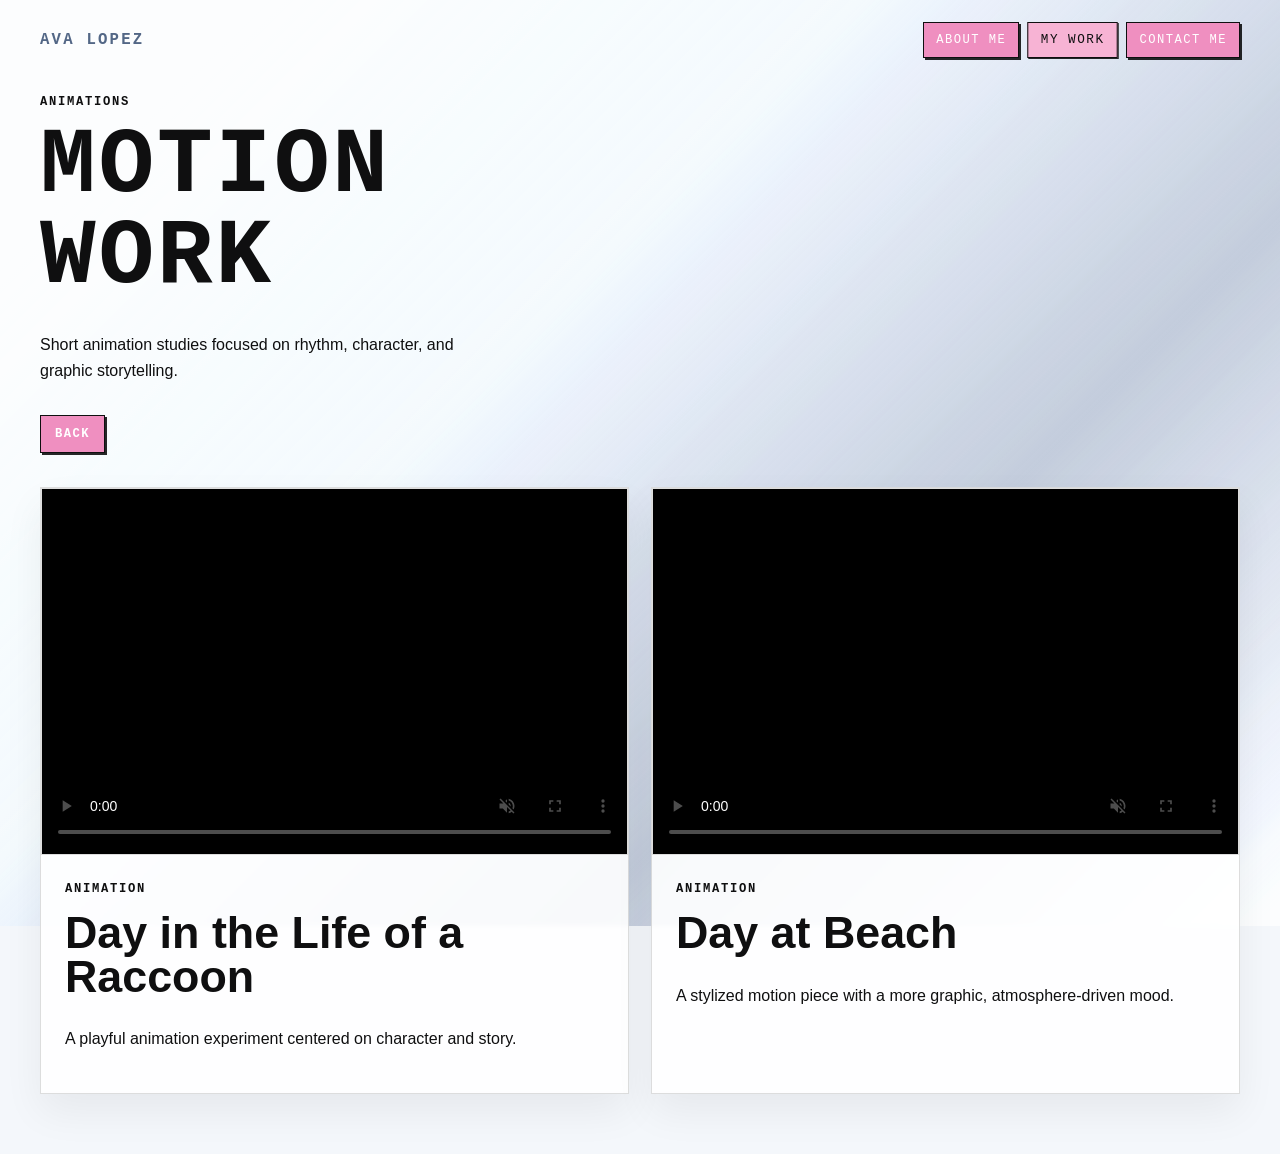
==== animations.html @ cb8fbf8b "Add files via upload" ====
<!DOCTYPE html>
<html lang="en">
  <head>
    <meta charset="UTF-8" />
    <meta name="viewport" content="width=device-width, initial-scale=1.0" />
    <title>Animations | Ava Lopez</title>
    <link rel="stylesheet" href="./styles.css" />
  </head>
  <body>
    <div class="site-shell">
      <header class="topbar">
        <a class="wordmark" href="./index.html">Ava Lopez</a>
        <nav class="topnav" aria-label="Main">
          <a href="./about.html">About Me</a>
          <div class="topnav__dropdown is-active">
            <a class="topnav__toggle" href="./index.html#my-work">My Work</a>
            <div class="topnav__menu">
              <a href="./collaborative.html">Collaborative Projects</a>
              <a class="is-active" href="./animations.html">Animations</a>
              <a href="./posters.html">Posters</a>
              <a href="./other.html">Other</a>
            </div>
          </div>
          <a href="./contact.html">Contact Me</a>
        </nav>
      </header>

      <main class="section-page">
        <section class="section-hero">
          <p class="eyebrow">Animations</p>
          <h1 class="bitmap">Motion Work</h1>
          <p class="lede">
            Short animation studies focused on rhythm, character, and graphic
            storytelling.
          </p>
          <div class="ui-row">
            <a class="ui-button ui-button--link" href="./index.html">Back</a>
          </div>
        </section>

        <section class="cards-grid">
          <article class="work-card">
            <div class="work-card__media">
              <video controls muted playsinline preload="metadata" poster="./assets/source/raccoon-thumbnail.png">
                <source src="./assets/source/raccoon.mp4" type="video/mp4" />
              </video>
            </div>
            <div class="work-card__body">
              <p class="eyebrow">Animation</p>
              <h2>Day in the Life of a Raccoon</h2>
              <p>
                A playful animation experiment centered on character and story.
              </p>
            </div>
          </article>

          <article class="work-card">
            <div class="work-card__media">
              <video controls muted playsinline preload="metadata" poster="./assets/previews/Day at beach.mp4.png">
                <source src="./assets/source/beach.mp4" type="video/mp4" />
              </video>
            </div>
            <div class="work-card__body">
              <p class="eyebrow">Animation</p>
              <h2>Day at Beach</h2>
              <p>
                A stylized motion piece with a more graphic, atmosphere-driven
                mood.
              </p>
            </div>
          </article>
        </section>
      </main>
    </div>
  </body>
</html>
---- styles.css ----
:root {
  --bg: #f4f7fb;
  --paper: rgba(255, 255, 255, 0.88);
  --ink: #0f0f10;
  --ink-blue: #536786;
  --blue-wash: rgba(95, 116, 154, 0.34);
  --soft: #ece7df;
  --soft-2: #f4f1eb;
  --pink: #f7b3d4;
  --pink-strong: #ef8fc0;
  --line: rgba(15, 15, 16, 0.14);
  --shadow: 0 18px 38px rgba(15, 15, 16, 0.06);
}

* {
  box-sizing: border-box;
}

html {
  scroll-behavior: smooth;
}

body {
  position: relative;
  margin: 0;
  background: var(--bg);
  color: var(--ink);
  font-family: "Helvetica Neue", Arial, sans-serif;
}

body::before {
  content: "";
  position: fixed;
  inset: -2vw;
  z-index: -1;
  background:
    linear-gradient(
      135deg,
      rgba(247, 249, 253, 0.78) 0%,
      rgba(229, 237, 248, 0.62) 40%,
      var(--blue-wash) 68%,
      rgba(245, 247, 252, 0.78) 100%
    ),
    url("./assets/source/paper-texture-reference.jpeg") center center / cover no-repeat;
  background-blend-mode: screen, multiply;
  filter: brightness(1.03) contrast(1.06) saturate(0.98);
  opacity: 0.96;
  pointer-events: none;
}

a {
  color: inherit;
}

img,
video {
  display: block;
  width: 100%;
}

.site-shell {
  position: relative;
  z-index: 1;
  width: min(1200px, calc(100% - 28px));
  margin: 0 auto;
  padding: 22px 0 60px;
}

.topbar {
  display: flex;
  justify-content: space-between;
  align-items: center;
  gap: 18px;
  margin-bottom: 26px;
}

.wordmark,
.topnav a,
.button,
.eyebrow,
.section-label,
.project-card__meta,
.add-card__label {
  font-family: "Silom", "Monaco", "Menlo", "Courier New", monospace;
}

.wordmark {
  font-size: 0.98rem;
  font-weight: 700;
  color: var(--ink-blue);
  letter-spacing: 0.14em;
  text-decoration: none;
  text-transform: uppercase;
}

.topnav {
  display: flex;
  flex-wrap: wrap;
  gap: 10px;
  align-items: flex-start;
}

.topnav a,
.topnav__toggle {
  padding: 10px 12px;
  border: 1px solid var(--ink);
  background: var(--pink-strong);
  color: #fff;
  font-size: 0.76rem;
  letter-spacing: 0.12em;
  text-decoration: none;
  text-transform: uppercase;
  box-shadow: 2px 2px 0 0 rgba(15, 15, 16, 0.9);
  transition: transform 140ms ease, box-shadow 140ms ease, background-color 140ms ease,
    color 140ms ease;
  font-family: "Silom", "Monaco", "Menlo", "Courier New", monospace;
  cursor: pointer;
}

.topnav a.is-active,
.topnav a:hover,
.topnav__toggle:hover,
.topnav__dropdown.is-active .topnav__toggle,
.topnav__dropdown:hover .topnav__toggle {
  background: var(--pink);
  color: var(--ink);
  transform: scaleX(1.04);
  box-shadow: 1px 1px 0 0 rgba(15, 15, 16, 0.9);
}

.topnav__dropdown {
  position: relative;
  padding-bottom: 8px;
  margin-bottom: -8px;
}

.topnav__toggle {
  display: inline-flex;
  align-items: center;
  appearance: none;
}

.topnav__menu {
  position: absolute;
  top: 100%;
  left: 0;
  z-index: 30;
  display: none;
  min-width: 230px;
  padding: 8px;
  background: rgba(255, 255, 255, 0.92);
  border: 1px solid var(--line);
  box-shadow: var(--shadow);
  backdrop-filter: blur(2px);
}

.topnav__menu a {
  display: block;
  margin-bottom: 8px;
}

.topnav__menu a:last-child {
  margin-bottom: 0;
}

.topnav__dropdown:hover .topnav__menu,
.topnav__dropdown:focus-within .topnav__menu {
  display: block;
}

.bitmap {
  font-family: "Silom", "Monaco", "Menlo", "Courier New", monospace;
  font-weight: 700;
  letter-spacing: 0.03em;
  text-transform: uppercase;
}

.eyebrow,
.section-label,
.project-card__meta,
.add-card__label {
  margin: 0;
  font-size: 0.76rem;
  font-weight: 700;
  letter-spacing: 0.14em;
  text-transform: uppercase;
}

h1,
h2,
h3 {
  margin: 0;
  line-height: 0.98;
}

h1 {
  max-width: 10ch;
  font-size: clamp(2.8rem, 8vw, 5.8rem);
}

h2 {
  max-width: 15ch;
  font-size: clamp(1.6rem, 4vw, 2.8rem);
}

h3 {
  font-size: 1.35rem;
}

p,
li {
  font-size: 1rem;
  line-height: 1.65;
}

.lede {
  max-width: 48ch;
  margin: 18px 0 0;
}

.home {
  display: grid;
  gap: 24px;
}

.home-hero {
  display: grid;
  grid-template-columns: auto auto;
  gap: 0;
  align-items: center;
  justify-content: start;
  justify-items: start;
  min-height: calc(100vh - 170px);
  width: 100%;
  margin: 0;
  padding: 0;
}

.home-hero__title,
.contents-card,
.about__intro,
.about__panel,
.project-card,
.work-card,
.feature-grid__copy,
.portrait-panel,
.info-block {
  background: var(--paper);
  border: 1px solid var(--line);
  box-shadow: var(--shadow);
  backdrop-filter: blur(2px);
}

.home-hero__portrait {
  display: flex;
  align-items: center;
  justify-content: center;
  align-self: center;
  width: auto;
  height: min(75vh, 660px);
  padding-right: 0;
}

.home-hero__portrait img {
  width: auto;
  height: 100%;
  max-width: 100%;
  object-fit: contain;
  object-position: center center;
  filter: grayscale(1) contrast(1.08) brightness(1.02);
}

.home-hero__copy,
.contents-card,
.about__intro,
.about__panel,
.feature-grid__copy,
.work-card__body,
.info-block {
  padding: 24px;
}

.home-hero__copy {
  display: grid;
  align-content: start;
  justify-items: start;
  gap: 16px;
  width: min(100%, 420px);
  min-height: min(75vh, 660px);
  padding: 18px 24px 18px 24px;
  margin-left: 0;
  text-align: left;
  background: rgba(255, 255, 255, 0.5);
  border: 1px solid rgba(15, 15, 16, 0.22);
  box-shadow: none;
  backdrop-filter: blur(2px);
}

.home-hero__heading {
  display: grid;
  gap: 8px;
  align-content: start;
  padding-top: 10px;
  justify-items: start;
}

.home-hero__heading .eyebrow {
  font-size: 0.92rem;
}

.js-type-line.is-hidden-before-type {
  visibility: hidden;
}

.js-type-line.is-typing {
  visibility: visible;
  position: relative;
}

.js-type-line.is-typing::after {
  content: "";
  display: inline-block;
  width: 0.55em;
  height: 1em;
  margin-left: 0.12em;
  vertical-align: -0.12em;
  background: currentColor;
  animation: blink-caret 0.85s steps(1) infinite;
}

.home-hero__heading h1 {
  max-width: none;
  font-size: clamp(3.8rem, 8.8vw, 6.4rem);
  line-height: 0.88;
}

.home-hero__facts {
  display: grid;
  gap: 10px;
  margin-top: 40px;
  padding: 0;
  list-style: none;
  justify-items: start;
}

.home-hero__facts li {
  position: relative;
  padding-left: 1.4rem;
  margin: 0;
  font-family: "Silom", "Monaco", "Menlo", "Courier New", monospace;
  font-size: clamp(0.92rem, 1.45vw, 1.02rem);
  line-height: 1.4;
  text-transform: uppercase;
}

.home-hero__facts li::before {
  content: "*";
  position: absolute;
  left: 0;
  top: 0;
}

@keyframes blink-caret {
  0%,
  49% {
    opacity: 1;
  }

  50%,
  100% {
    opacity: 0;
  }
}

.home-hero__chips {
  display: flex;
  flex-wrap: wrap;
  gap: 10px;
  margin-top: 22px;
}

.hero__chips span,
.home-hero__chips span {
  padding: 10px 12px;
  border: 1px solid var(--ink);
  background: var(--soft);
  font-family: "Silom", "Monaco", "Menlo", "Courier New", monospace;
  font-size: 0.75rem;
  text-transform: uppercase;
}

.home-hero__chips span:nth-child(2n) {
  background: var(--pink);
}

.ui-row {
  display: flex;
  flex-wrap: wrap;
  gap: 10px;
  margin-top: 20px;
}

.ui-button,
.button {
  display: inline-flex;
  align-items: center;
  justify-content: center;
  min-height: 38px;
  padding: 8px 14px;
  border: 1px solid var(--ink);
  background: var(--pink-strong);
  color: #fff;
  box-shadow: 2px 2px 0 0 rgba(15, 15, 16, 0.9);
  font-family: "Silom", "Monaco", "Menlo", "Courier New", monospace;
  font-size: 0.76rem;
  font-weight: 700;
  letter-spacing: 0.12em;
  text-transform: uppercase;
  transition: transform 140ms ease, box-shadow 140ms ease, background-color 140ms ease,
    color 140ms ease;
}

.ui-button--link {
  text-decoration: none;
}

.button--plain {
  cursor: pointer;
}

.ui-button:hover,
.button:hover {
  background: var(--pink);
  color: var(--ink);
  transform: scaleX(1.04);
  box-shadow: 1px 1px 0 0 rgba(15, 15, 16, 0.9);
}

.contents-grid {
  display: grid;
  grid-template-columns: repeat(2, minmax(0, 1fr));
  grid-auto-rows: 1fr;
  gap: 18px;
}

.contents-card {
  display: grid;
  gap: 10px;
  min-height: 180px;
  height: 100%;
  align-content: start;
  padding: 22px;
  text-decoration: none;
  color: inherit;
  transition: transform 140ms ease, box-shadow 140ms ease, border-color 140ms ease;
}

.contents-card__index {
  font-family: "Silom", "Monaco", "Menlo", "Courier New", monospace;
  font-size: 0.82rem;
  letter-spacing: 0.14em;
}

.contents-card h2 {
  max-width: 12ch;
}

.contents-card:hover {
  border-color: var(--ink);
  transform: scaleX(1.03);
}

.section-page {
  display: grid;
  gap: 28px;
}

.section-hero {
  display: grid;
  gap: 10px;
  max-width: 52rem;
  padding: 8px 0 6px;
}

.about-layout {
  display: grid;
  grid-template-columns: minmax(260px, 0.78fr) minmax(0, 1.22fr);
  gap: 24px;
  align-items: start;
}

.contact-layout {
  display: grid;
  grid-template-columns: minmax(280px, 0.8fr) minmax(0, 1.2fr);
  gap: 24px;
  align-items: start;
}

.portrait-panel {
  padding: 18px;
}

.portrait-panel__frame {
  min-height: 420px;
  display: flex;
  flex-direction: column;
  justify-content: center;
  align-items: center;
  gap: 10px;
  border: 1px solid var(--ink);
  background: linear-gradient(180deg, var(--pink), transparent 40%), var(--soft);
}

.portrait-panel__frame img {
  filter: grayscale(1) contrast(1.08) brightness(1.02);
}

.portrait-panel__frame span {
  font-family: "Silom", "Monaco", "Menlo", "Courier New", monospace;
  font-size: 0.95rem;
  letter-spacing: 0.16em;
  text-transform: uppercase;
}

.about-copy {
  display: grid;
  gap: 18px;
}

.info-block {
  padding: 22px;
}

.clean-list {
  margin: 12px 0 0;
  padding-left: 18px;
}

.clean-list--links a {
  text-decoration: none;
}

.clean-list--links a:hover {
  text-decoration: underline;
}

.contact-form {
  display: grid;
  gap: 16px;
}

.form-field {
  display: grid;
  gap: 8px;
}

.form-field span {
  font-family: "Silom", "Monaco", "Menlo", "Courier New", monospace;
  font-size: 0.76rem;
  font-weight: 700;
  letter-spacing: 0.12em;
  text-transform: uppercase;
}

.form-field input,
.form-field textarea {
  width: 100%;
  border: 1px solid var(--line);
  background: rgba(255, 255, 255, 0.92);
  color: var(--ink);
  font: inherit;
  padding: 12px 14px;
  resize: vertical;
}

.form-field input:focus,
.form-field textarea:focus {
  outline: 1px solid var(--ink-blue);
  border-color: var(--ink-blue);
}

.form-status {
  margin: 16px 0 0;
  font-family: "Silom", "Monaco", "Menlo", "Courier New", monospace;
  font-size: 0.82rem;
  letter-spacing: 0.1em;
  text-transform: uppercase;
}

.hidden-frame {
  width: 0;
  height: 0;
  border: 0;
  position: absolute;
  visibility: hidden;
}

.feature-grid {
  display: grid;
  grid-template-columns: minmax(0, 1.05fr) minmax(320px, 0.95fr);
  gap: 22px;
  align-items: start;
}

.feature-grid__image,
.work-card__media {
  overflow: hidden;
  border: 1px solid var(--line);
  background: var(--paper);
}

.feature-grid__link,
.thumb-grid__link,
.detail-thumb {
  display: block;
  transition: transform 140ms ease, box-shadow 140ms ease;
}

.feature-grid__link:hover,
.thumb-grid__link:hover,
.detail-thumb:hover {
  transform: scaleX(1.03);
}

.feature-grid__image--wide img {
  aspect-ratio: 16 / 10;
  object-fit: contain;
}

.feature-grid__image--poster {
  background: var(--paper);
}

.poster-frame {
  padding: 18px;
  background: var(--paper);
}

.feature-grid__image--poster img {
  aspect-ratio: 4 / 5;
  object-fit: contain;
  background: var(--paper);
}

.feature-grid__copy {
  padding: 24px;
}

.feature-grid__copy,
.work-card__body,
.info-block {
  display: grid;
  align-content: start;
  gap: 12px;
}

.thumb-grid {
  display: grid;
  grid-template-columns: repeat(2, minmax(0, 1fr));
  gap: 14px;
}

.thumb-grid img,
.slide-strip img {
  border: 1px solid var(--line);
  background: var(--paper);
}

.thumb-grid img {
  width: 100%;
  aspect-ratio: 16 / 10;
  object-fit: cover;
}

.thumb-grid--kodak {
  grid-template-columns: repeat(3, minmax(0, 1fr));
}

.detail-thumb {
  margin: 0;
  overflow: hidden;
  border: 1px solid var(--line);
  background: var(--paper);
  text-decoration: none;
}

.detail-thumb__image {
  width: 100%;
  aspect-ratio: 16 / 10;
  object-fit: cover;
}

.detail-thumb__image--top {
  object-position: center top;
}

.detail-thumb__image--center {
  object-position: center center;
}

.detail-thumb__image--bottom {
  object-position: center bottom;
}

.cards-grid {
  display: grid;
  grid-template-columns: repeat(2, minmax(0, 1fr));
  align-items: stretch;
  gap: 22px;
}

.work-card {
  display: grid;
  grid-template-rows: auto 1fr;
  gap: 0;
  height: 100%;
  border: 1px solid var(--line);
  box-shadow: var(--shadow);
  background: var(--paper);
}

.work-card__media {
  aspect-ratio: 16 / 10;
}

.work-card__media video,
.work-card__media img {
  height: 100%;
  aspect-ratio: 16 / 10;
  object-fit: contain;
  background: #000;
}

.work-card__media--poster img {
  aspect-ratio: 4 / 5;
  object-fit: contain;
  background: var(--paper);
}

.work-card__media--landscape img {
  aspect-ratio: 16 / 10;
  object-fit: contain;
  background: var(--paper);
}

.work-card__body h2,
.feature-grid__copy h2,
.info-block h2 {
  max-width: none;
}

.button {
  width: fit-content;
}

.coming-soon {
  max-width: 760px;
}

.modal-open {
  overflow: hidden;
}

.deck-modal {
  position: fixed;
  inset: 0;
  z-index: 50;
}

.deck-modal__backdrop {
  position: absolute;
  inset: 0;
  background: rgba(15, 15, 16, 0.68);
}

.deck-modal__panel {
  position: relative;
  z-index: 1;
  width: min(1200px, calc(100vw - 32px));
  height: min(88vh, 900px);
  margin: 4vh auto;
  padding: 18px;
  border: 1px solid var(--ink);
  background: var(--paper);
  box-shadow: 6px 6px 0 0 rgba(15, 15, 16, 0.9);
}

.deck-modal__topbar {
  display: flex;
  align-items: center;
  justify-content: space-between;
  gap: 16px;
  margin-bottom: 14px;
}

.deck-modal__frame {
  height: calc(100% - 52px);
  border: 1px solid var(--line);
  background: #d9d9d9;
}

.deck-modal__frame iframe {
  width: 100%;
  height: 100%;
  border: 0;
  background: #fff;
}

.work-card--placeholder .work-card__body {
  min-height: 220px;
  align-content: start;
}

@media (max-width: 980px) {
  .home-hero,
  .about-layout,
  .contact-layout,
  .feature-grid,
  .cards-grid,
  .contents-grid,
  .thumb-grid {
    grid-template-columns: 1fr;
  }

  .thumb-grid--kodak {
    grid-template-columns: 1fr;
  }

  .home-hero {
    min-height: auto;
  }
}

@media (max-width: 640px) {
  .site-shell {
    width: min(100% - 18px, 1200px);
    padding-top: 16px;
  }

  .topbar {
    flex-direction: column;
    align-items: flex-start;
  }

  .topnav {
    gap: 8px;
  }

  .home-hero__copy,
  .contents-card,
  .about__intro,
  .about__panel,
  .feature-grid__copy,
  .work-card__body,
  .info-block {
    padding: 18px;
  }

  .home-hero__portrait img {
    height: auto;
    max-height: 340px;
  }

  h1 {
    font-size: clamp(2.2rem, 13vw, 4rem);
  }

  h2 {
    font-size: clamp(1.4rem, 9vw, 2.2rem);
  }

  .deck-modal__panel {
    width: calc(100vw - 18px);
    height: 90vh;
    margin: 2vh auto;
    padding: 12px;
  }

  .deck-modal__topbar {
    align-items: flex-start;
    flex-direction: column;
  }

  .deck-modal__frame {
    height: calc(100% - 78px);
  }
}
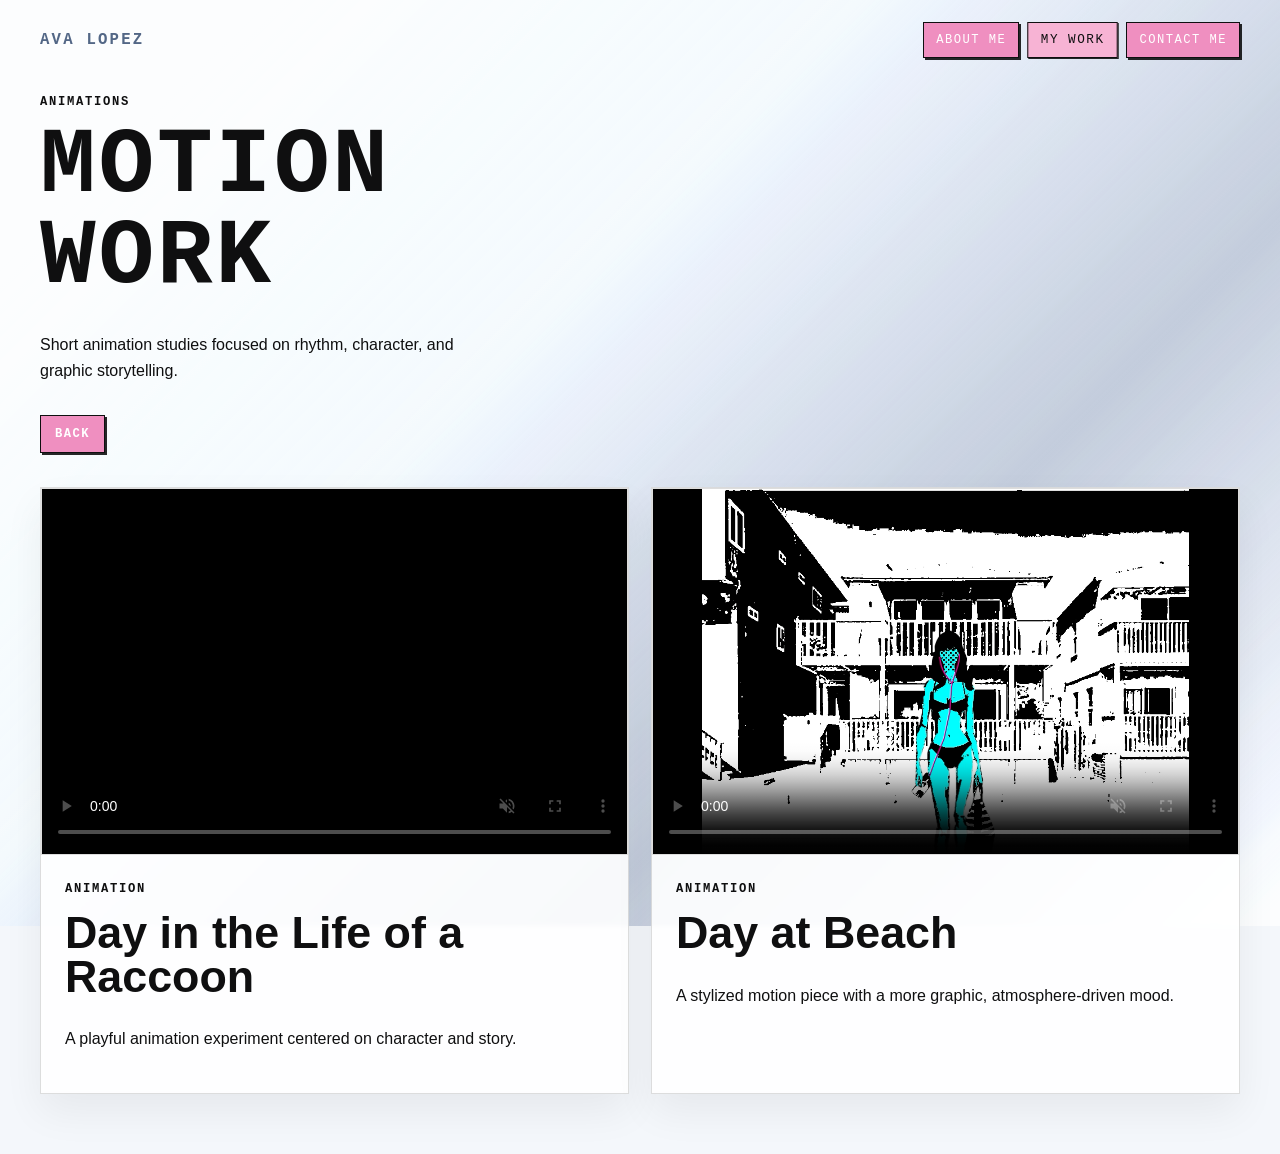
==== commit c68cd76e: "Point the beach video poster at the uploaded image filename" ====
--- a/animations.html
+++ b/animations.html
@@ -56,7 +56,7 @@
 
           <article class="work-card">
             <div class="work-card__media">
-              <video controls muted playsinline preload="metadata" poster="./assets/previews/Day at beach.mp4.png">
+              <video controls muted playsinline preload="metadata" poster="./assets/source/day-at-beach-poster.png">
                 <source src="./assets/source/beach.mp4" type="video/mp4" />
               </video>
             </div>
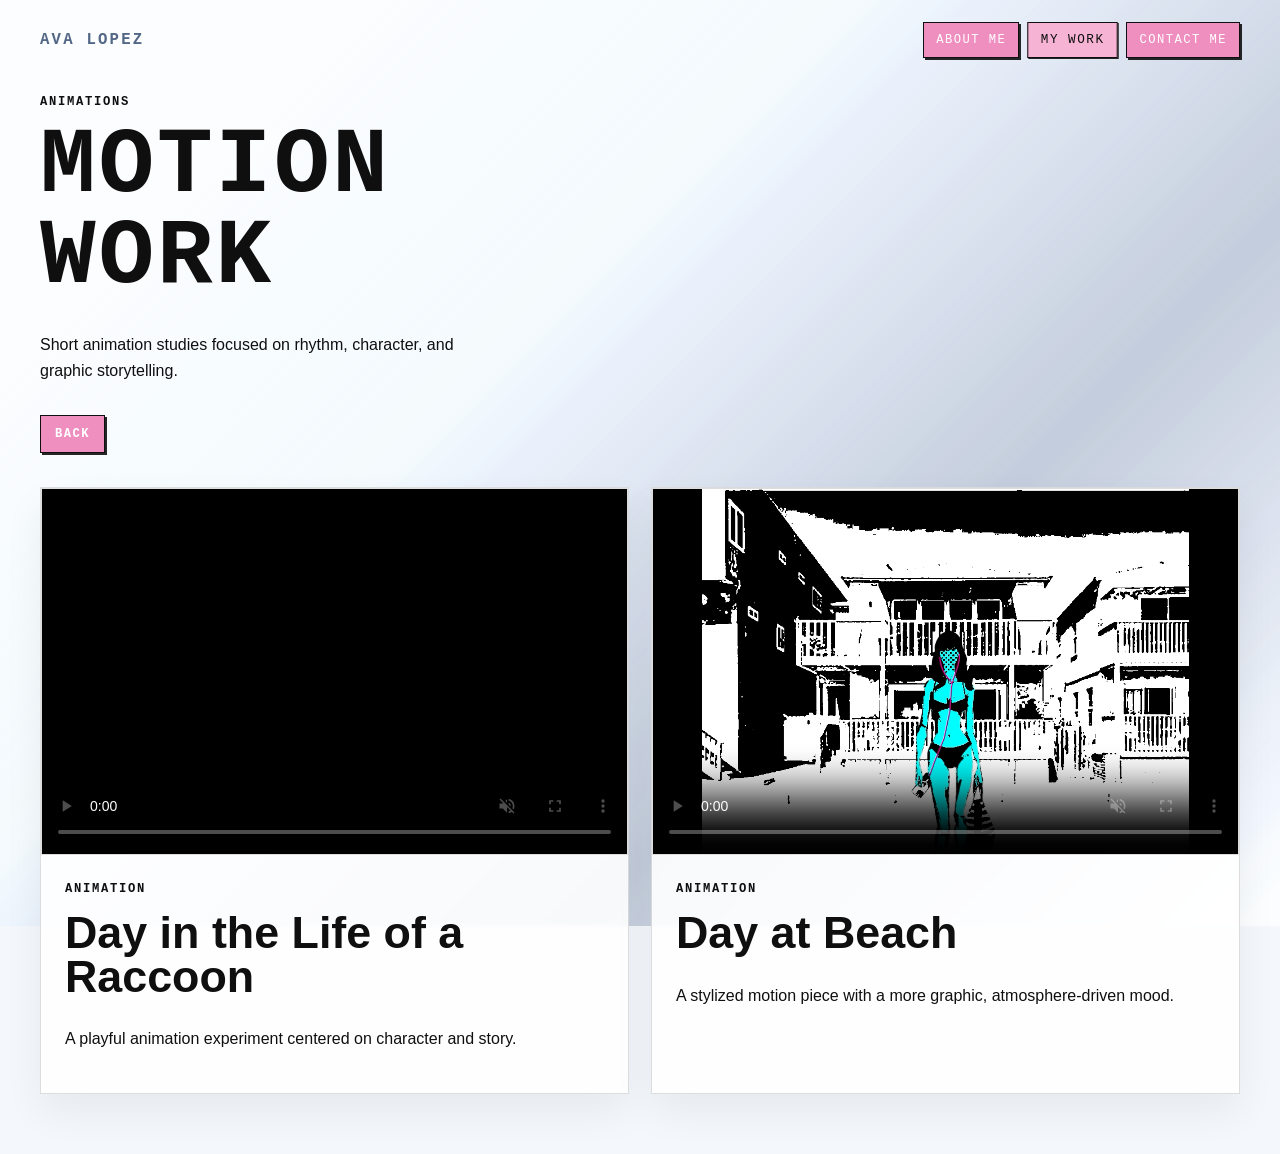
==== commit 0518eb5b: "Point the raccoon animation video to the uploaded MOV file" ====
--- a/animations.html
+++ b/animations.html
@@ -42,7 +42,7 @@
           <article class="work-card">
             <div class="work-card__media">
               <video controls muted playsinline preload="metadata" poster="./assets/source/raccoon-thumbnail.png">
-                <source src="./assets/source/raccoon.mp4" type="video/mp4" />
+                <source src="./assets/source/raccoon.mov" type="video/quicktime" />
               </video>
             </div>
             <div class="work-card__body">
